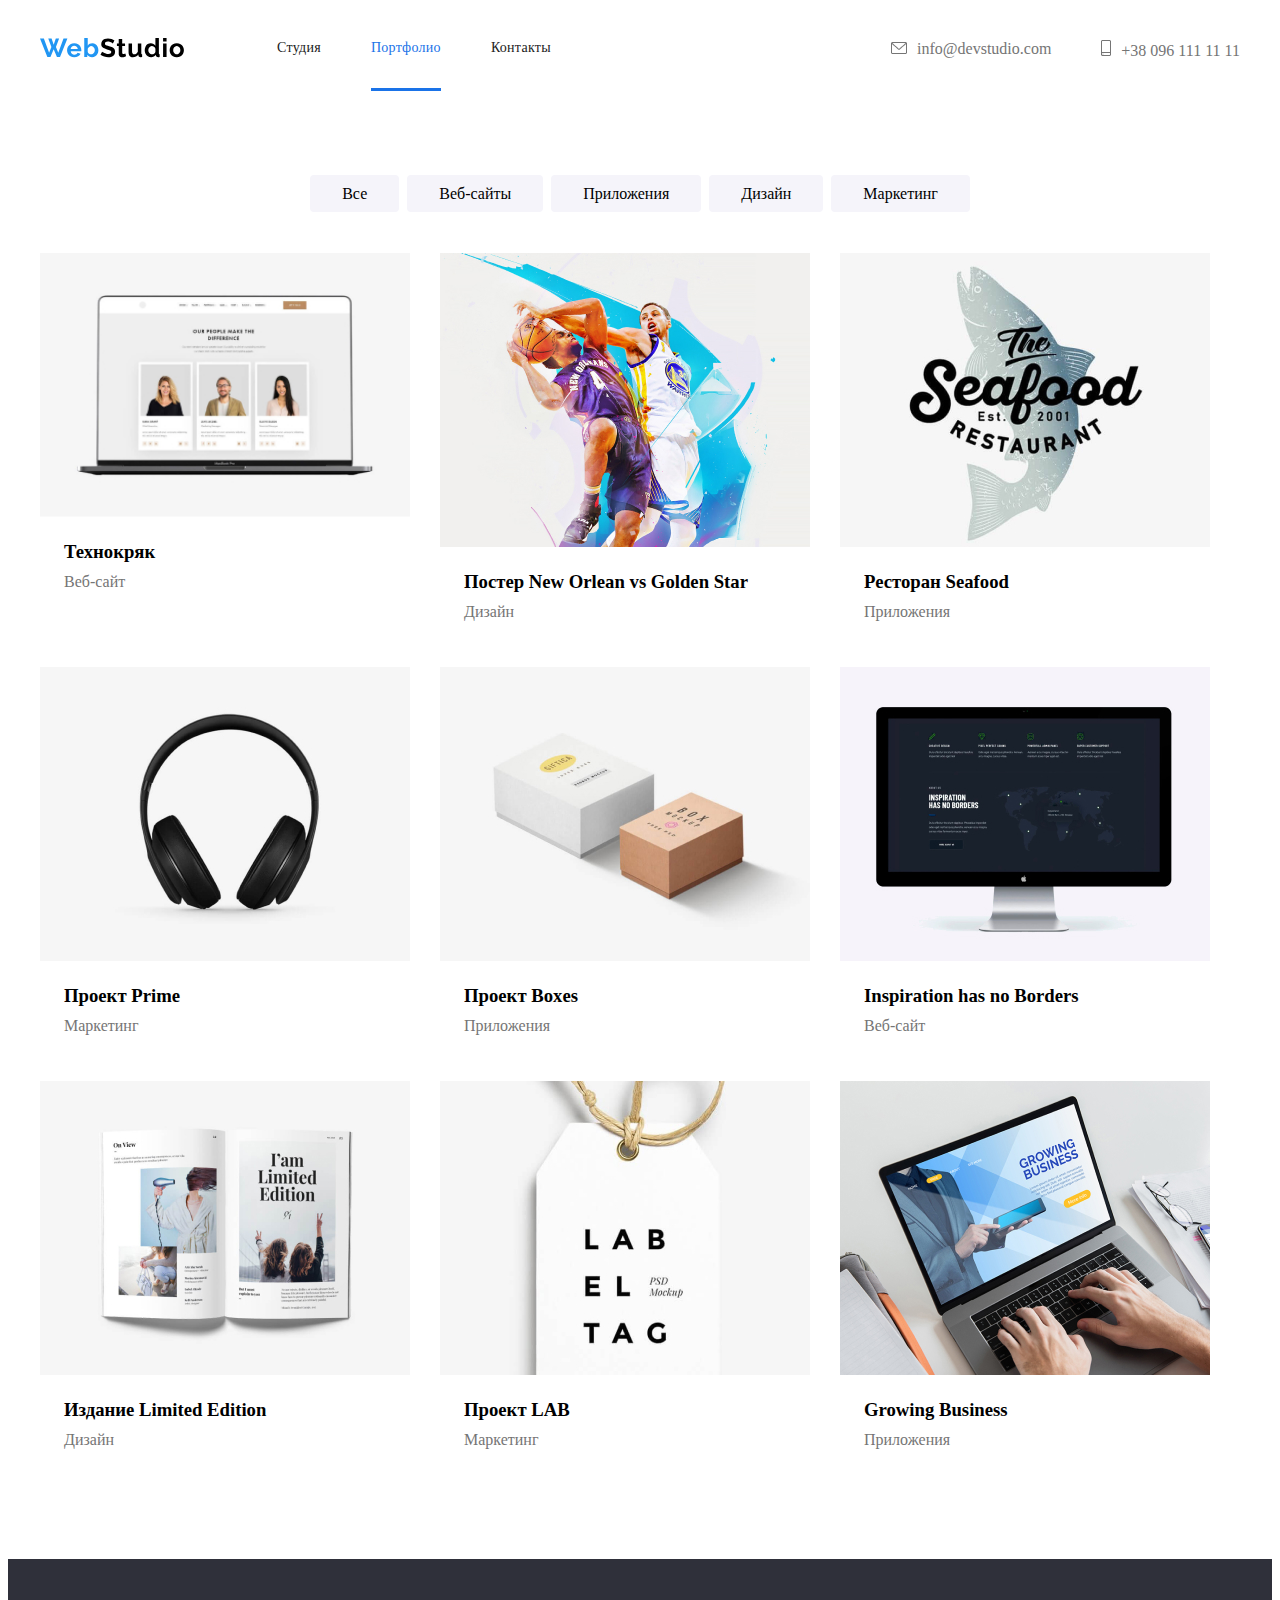
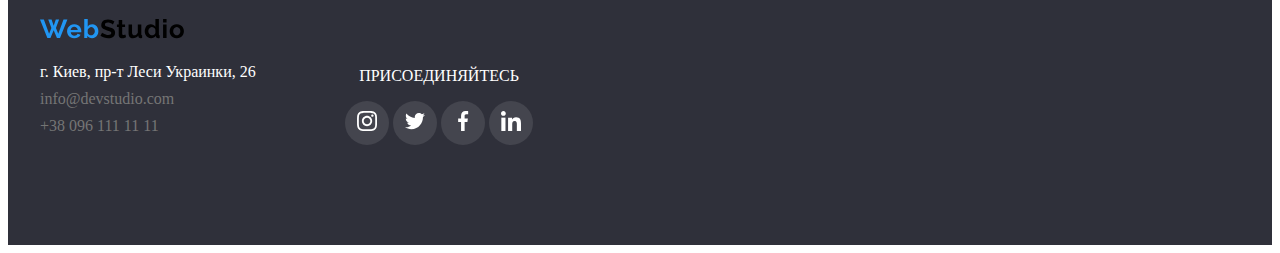
==== portfolio.html @ 1d162f1d "dz-5" ====
<!DOCTYPE html>
<html lang="en">
<head>
    <meta charset="UTF-8">
    <meta name="viewport" content="width=device-width, initial-scale=1.0">
    <title>Document</title>
    <link rel="stylesheet" href="/css/styles.css"/>
</head>
<body>
    <div class="container">
        <header>
            <nav class="main-nav">
                <a href=""><img src="/img/WebStudio.svg" alt="logos"></a>
                <ul class="pagination">
                    <li class="item"><a href="/index.html">Студия</a></li>
                    <li class="item" id="portfolio-studio"><a href="/portfolio.html">Портфолио</a></li>
                    <li class="item"><a href="#contacts">Контакты</a></li>
                </ul>
                <ul class="aside">
                    <li class="item envelope"><a href="mailto:info@devstudio.com">info@devstudio.com</a></li>
                    <li class="item smartphone"><a href="tel:+380961111111">+38 096 111 11 11</a></li>
                </ul>
            </nav>
        </header>
    <section>
        <nav>
            <ul class="link-all">
                <li class="link"><a href="">Все</a></li>
                <li class="link"><a href="">Веб-сайты</a></li>
                <li class="link"><a href="">Приложения</a></li>
                <li class="link"><a href="">Дизайн</a></li>
                <li class="link"><a href="">Маркетинг</a></li>
            </ul>
        </nav>
    </section>
    <section class="projects">
            <ul class="content">
                <li class="technocryk-description">
                    <img src="/img/Технокряк.jpg" alt="Технокряк" width="370">
                    <p class="technocrack-paragraph">Технокряк это современная площадка распространения коронавируса. 
                        Компании используют эту платформу для цифрового 
                        шпионажа и атак на защищённые сервера конкурентов.</p>
                </li>
                <li><h3>Технокряк</h3></li>
                <li><p>Веб-сайт</p></li>
            </ul>
        <ul class="content">
            <li><img src="/img/ПостNewOrlean-vs-GoldenStar.jpg" alt="Постер New Orlean vs Golden Star" width="370"></li>
            <li><h3>Постер New Orlean vs Golden Star</h3></li>
            <li><p>Дизайн</p></li>
        </ul>
        <ul class="content">
            <li><img src="/img/Ресторан-Seafood.jpg" alt="Ресторан Seafood" width="370"></li>
            <li><h3>Ресторан Seafood</h3></li>
            <li><p>Приложения</p></li>
        </ul>
        <ul class="content">
            <li><img src="/img/Проект-Prime.jpg" alt="Проект Prime" width="370"></li>
            <li><h3>Проект Prime</h3></li>
            <li><p>Маркетинг</p></li>
        </ul>
        <ul class="content">
            <li><img src="/img/Проект-Boxes.jpg" alt="Проект Boxes" width="370"></li>
            <li><h3>Проект Boxes</h3></li>
            <li><p>Приложения</p></li>
        </ul>
        <ul class="content">
            <li><img src="/img/Inspiration-has-no-Borders.jpg" alt="Inspiration has no Borders" width="370"></li>
            <li><h3>Inspiration has no Borders</h3></li>
            <li><p>Веб-сайт</p></li>
        </ul>
        <ul class="content">
            <li><img src="/img/ИзданиеLimitedEdition.jpg" alt="Издание Limited Edition" width="370"></li>
            <li><h3>Издание Limited Edition</h3></li>
            <li><p>Дизайн</p></li>
        </ul>
        <ul class="content">
            <li><img src="/img/Проект-LAB.jpg" alt="Проект LAB" width="370"></li>
            <li><h3>Проект LAB</h3></li>
            <li><p>Маркетинг</p></li>
        </ul>
        <ul class="content">
            <li><img src="/img/GrowingBusiness.jpg" alt="Growing Business" width="370"></li>
            <li><h3>Growing Business</h3></li>
            <li><p>Приложения</p></li>
        </ul>
    </div>
    </section> 
    <footer>
        <div class="container">
        <nav class="nav-footer">
             <ul class="aside-footer">
                    <li><a href=""><img src="/img/WebStudio.svg" alt="logos"></a></li>
                    <li><p id="contacts">г. Киев, пр-т Леси Украинки, 26</p></li>
                    <li class="mailto-footer"><a href="mailto:info@devstudio.com">info@devstudio.com</a></li>
                    <li class="tel-footer"><a href="tel:+380961111111">+38 096 111 11 11</a></li>
                </ul>
        </nav>
    <div class="all-links-footer">
        <ul class="footer-link">
            <li><span>ПРИСОЕДИНЯЙТЕСЬ</span></li>
            <li class="social-footer"> 
                <a href="#" class="social-network-footer">
                    <svg class="logo-footer" width="20px" height="20px">
                     <use href="./img/symbol.svg#instagram"></use>
                    </svg>
                </a>
                </li>
                <li class="social-footer"> 
                    <a href="#" class="social-network-footer">
                        <svg class="logo-footer" width="20px" height="20px">
                         <use href="./img/symbol.svg#twitter"></use>
                        </svg>
                    </a>
                    </li>
                    <li class="social-footer"> 
                        <a href="#" class="social-network-footer">
                            <svg class="logo-footer" width="20px" height="20px">
                             <use href="./img/symbol.svg#facebook"></use>
                            </svg>
                        </a>
                        </li>
                        <li class="social-footer"> 
                            <a href="#" class="social-network-footer">
                                <svg class="logo-footer" width="20px" height="20px">
                                 <use href="./img/symbol.svg#linkedin"></use>
                                </svg>
                            </a>
                        </li>
        </ul>
    </div>
    </div>
    </footer>
</body>
</html>
---- css/styles.css ----
a{
    text-decoration: none;
}
ul{
    list-style-type: none;
    padding: 0px;
    margin-top: 0px;
    margin-bottom: 0px;
}
.container{
    width: 1200px;
    margin: auto;
    padding-left: 15px;
    padding-right: 15px;
}

.main-nav{
    display: flex;
    align-items: center;
}

.pagination{
    display: flex;
    margin-left: 93px;
}
/*.pagination .item:last-child{
margin-right: 0px;
}*/
.pagination .item + .item{
    margin-left: 50px;
}
.pagination a:hover{
    color:#2196F3;
}


#portfolio-studio  a{
    border-bottom: 3px solid  #1a73e8;
    color: #1a73e8;
} 
 

.pagination a{
    color:#212121;
    display: block;
    padding-top: 32px;
    padding-bottom: 32px;

    font-family: Roboto;
    font-style: normal;
    font-weight: 500;
    font-size: 14px;
    line-height: 16px;
    letter-spacing: 0.02em;

    
}
.aside{
    display: flex;
    margin-left: auto;
}

.aside .item + .item{
    margin-left: 50px;
}
.aside a{
    color: #757575;
}
.aside a:hover{
    color:#2196F3;
}
li.envelope::before{
    display: inline-flex;
    content: "";
    text-align: center;
    width: 16px;
    height: 12px;
    margin-right: 10px;
    background-image: url(../img/envelope.png);
    background-position: center;
    background-repeat: no-repeat;
}


li.smartphone::before{
    display: inline-flex;
    content: "";
    width: 10px;
    height: 16px;
    margin-right: 10px;
    background-image: url(../img/smartphone.png);
    background-position: center;
    background-repeat: no-repeat;
}

.hero{
    flex-direction: column;
    display: flex;
    align-items: center;
    justify-content: center;
    text-align: center;
    margin: auto;
    margin-bottom: 94px;
    height: 600px;
    max-width: 1600px;
    background-color: #2F303A;
    background-image: url(../img/foto.jpg);
    background-repeat: no-repeat;
    background-position: center;
    background-size: cover;
}

h1{
    margin-bottom: 30px;
    font-family: Roboto;
    font-style: normal;
    font-weight: 900;
    font-size: 44px;
    line-height: 60px;  
    text-align: center;
    letter-spacing: 0.06em;
    text-transform: uppercase;

    color: #ffffff;
}
.hero button{
    background-color: #2196F3;
    color: #ffffff;
    padding: 10px 32px;
    border: none;
    border-radius: 4px;
}
h3{
    margin-top: 0px;
    margin-bottom: 10px;
}

.icon::before{
    display: block;
    content: "";
    height: 120px;
    background-size: 70px, 70px;
    background-repeat: no-repeat;
    background-position: center;
    background-color: #F5F4FA;
}
.icon-antenna::before{
    background-image: url(../img/antenna.png);
}

.icon-clock::before{
    background-image: url(../img/clock.png);
}

.icon-diagram::before{
    background-image: url(../img/diagram.png);
}

.icon-astronaut::before{
    background-image: url(../img/astronaut.png);
}

.about {
        display: flex;
        margin-top: 0px;
        margin-bottom: 94px;   
}

.icon-antenna::before{
    display: block;
    content: "";
    height: 120px;
    background-size: 70px, 70px;
    background-repeat: no-repeat;
    background-position: center;
    background-color: #F5F4FA;
    background-image: url(../img/antenna.png);
}
.icon-clock::before{
    display: block;
    content: "";
    height: 120px;
    background-size: 70px, 70px;
    background-repeat: no-repeat;
    background-position: center;
    background-color: #F5F4FA;
    background-image: url(../img/clock.png);
}
.icon-diagram::before{
    display: block;
    content: "";
    height: 120px;
    background-size: 70px, 70px;
    background-repeat: no-repeat;
    background-position: center;
    background-color: #F5F4FA;
    background-image: url(../img/diagram.png);
}
.icon-astronaut::before{
    display: block;
    content: "";
    height: 120px;
    background-size: 70px, 70px;
    background-repeat: no-repeat;
    background-position: center;
    background-color: #F5F4FA;
    background-image: url(../img/astronaut.png);
}

.about .skills + .skills {
    margin-left: 30px;
}

.about p {
    margin-top: 0px;
    margin-bottom: 0px;
    width: 270px;
    color: #757575;
}
h2{
    text-align: center;
    margin-top: 0px;
    margin-bottom: 50px;  
}
.activity {
    margin-bottom: 94px;
}
.activity-main{
    display: flex;
}


.activity-main li + li{
    margin-left: 30px;
}

.desktop-applications, 
.mobile-applications, 
.design-solution {
    position: relative;
}

.desktop-applications::before, 
.mobile-applications::before, 
.design-solution::before {
    display: inline-block;
    position: absolute;
    content: "";
    top: 75%;
    width: 100%;
    height: 25%;
    background-color: rgba(47, 48, 58, 0.8);
}

.applications-paragraph, 
.mobile-applications-paragraph, 
.design-solution-paragraph {
    position: absolute;
    top: 85%;
    left: 85px;
    margin: 0px;
    font-family: Roboto;
    font-style: normal;
    font-weight: bold;
    font-size: 14px;
    line-height: 16px;
    text-align: center;
    letter-spacing: 0.03em;
    text-transform: uppercase;
    color: #FFFFFF;
}





.member {
    width: 270px;
    height: 428px;
    background-color: #ffffff;
    box-shadow: 0px 1px 3px rgba(0, 0, 0, 0.12), 0px 1px 1px rgba(0, 0, 0, 0.14), 0px 2px 1px rgba(0, 0, 0, 0.2);
    border-radius: 0px 0px 4px 4px;
}

.command-all{
    flex-direction: column;
    display: flex;
    justify-content: center;
    background-color: #F5F4FA;
    background-position: center;
    height: 708px;
    max-width: 1600px;
    margin: auto;
    margin-bottom: 94px;

}
.command-all img{
    margin-bottom: 30px;
}
.command-all p{
    margin-top: 0px;
    margin-bottom: 0px;
}

.command{
    display: flex;
    text-align: center;
    justify-content: center;
}

.command .member + .member{
    margin-left: 30px;
}

.profession{
    color: #757575;
}
p.profession{
    margin-top: 10px; 
}

.social {
    display: inline-flex;
    
}

.social a {
    display: inline-flex;
    align-items: center;
    justify-content: center;
    margin-top: 16px;
    width: 44px;
    height: 44px;
    color: #AFB1B8;
    border-radius: 50%;
    
}

.logo-command {
    fill: currentColor;
}

.social-network:hover{
    color: #ffffff;
    background-color: #2196F3;
    
}




.svg-symbol {
    fill: #AFB1B8;
    
}

.link-clients {
    display: inline-flex;
}

.logo .link-logo + .link-logo {
    margin-left:  30px;
}

.logo {
    margin-bottom: 94px;
}

.link-logo a {
    display: inline-flex;
    align-items: center;
    justify-content: center;
    box-sizing: border-box;
    width: 170px;
    height: 90px;
    border-radius: 4px;
    border: 1px solid #AFB1B8;
}

.link-logo a:hover .svg-symbol {
    fill: #2196F3;
}

.link-logo a:hover {
    border-color: #2196F3;
}

footer{
    background-color: #2F303A;
    max-width: 1600px;
    margin: auto;
}
.nav-footer{
    display: inline-block;
    margin: auto;
}
.nav-footer img{
    margin-top: 60px;
    margin-bottom: 20px;
}
.aside-footer p{
    margin-bottom: 9px;
}
footer p{
    display: inline-block;
    color: #ffffff;
    margin-top: 0px;
}

.nav-footer ul{
    display: inline-block;
    width: 231px;
    height: 81px;
}

.aside-footer a{
    color: #757575;
}
.aside-footer a:hover{
    color:#2196F3;
}
.mailto-footer{
    margin-bottom: 9px;
}
.tel-footer a{
    display: inline-block;
    margin-bottom: 60px;
}

.all-links-footer{
    display: inline-block;
    text-align: center;
    margin-bottom: 100px;
    margin-left: 70px;
}

.social-footer {
    display: inline-flex;
    align-items: center;
    justify-content: center;
    margin-top: 16px;
    width: 44px;
    height: 44px;
    color: #ffffff;
    background-color: #44454E;
    border-radius: 50%;
}

.social-footer:hover {
    color: #ffffff;
    background-color: #2196F3;
}

.logo-footer {
    fill:#ffffff;
}


.footer-link span{
    color: #ffffff;
}



/*portfolio*/


.link-all{
    display: flex;
    justify-content: center;
    margin-top: 94px;
}
.link a{
    background-color:  #F5F4FA;
    padding: 10px 32px;
    border: none;
    border-radius: 4px;
}
.link-all a:hover{
    background-color: #2196F3;
    color: #ffffff;
    padding: 10px 32px;
    border: none;
    border-radius: 4px;
}
.link-all .link + .link{
    margin-left: 8px;
}
.link-all a{
    color: black;
}
.projects{
    display: flex;
    flex-wrap: wrap;
    margin-top: 50px;
    margin-bottom: 94px;
}
.content{
    margin-right: 30px;
    margin-bottom: 30px;
    overflow: hidden;
}


.content:hover {
    cursor: pointer;
    box-sizing: border-box;
    box-shadow: 0px 1px 1px rgba(0, 0, 0, 0.12), 
    0px 4px 4px rgba(0, 0, 0, 0.06),
    1px 4px 6px rgba(0, 0, 0, 0.16);
}


.content:nth-child(3n){
    margin-right: 0px;
}
.content:nth-last-child(-n + 3){
    margin-bottom: 0px;
}
.content p{
    color: #757575;
    margin-top: 4px;
    margin-left: 24px;
}

h3{
    margin-top: 20px;
    margin-left: 24px;
}

.technocryk-description {
    position: relative;
    overflow: hidden;
}

.technocryk-description::before {
    display: inline-block;
    content: "";
    position: absolute;
    width: 100%;
    height: 100%;
    top: 0px;
    left: 0px;
    background-color: rgba(33, 150, 243, 0.9);
    opacity: 0;
    transform: translateY(100%);
    transition: transform 250ms cubic-bezier(0.4, 0, 0.2, 1);
}

.content:hover .technocryk-description::before {
    opacity: 1;
    transform: translateY(0%);
}



.technocryk-description >.technocrack-paragraph {
    position: absolute;
    top: 50%;
    left: 50%;
    transform: translate(-50%, -50%);
    margin: 0;
    width: 322px;
    height: 168px;
    font-family: Roboto;
    font-style: normal;
    font-weight: normal;
    font-size: 18px;
    line-height: 28px;
    letter-spacing: 0.03em;
    color: #FFFFFF;
    opacity: 0;
    transition: transform 250ms cubic-bezier(0.4, 0, 0.2, 1);
    
    
}

.content:hover .technocrack-paragraph{
    opacity: 1;
    transform: translate(-50%, -50%);
    transition: transform 250ms cubic-bezier(0.4, 0, 0.2, 1);
}

.backdrop {
    position: fixed;
    top: 0px;
    left: 0px;
    width: 100%;
    height: 100%;
    background-color: rgba(0, 0, 0, 0.2);
    opacity: 1;
    visibility: visible;
    transition: transform 250ms cubic-bezier(0.4, 0, 0.2, 1);
    
}

.backdrop.is-hidden {
    opacity: 0;
    pointer-events: none;
}

.modal {
    position: absolute;
    top: 50%;
    left: 50%;
    transform: translate(-50%, -50%);
    width: 528px;
    height: 581px;
    padding: 15px;
    background-color: #ffffff;
}
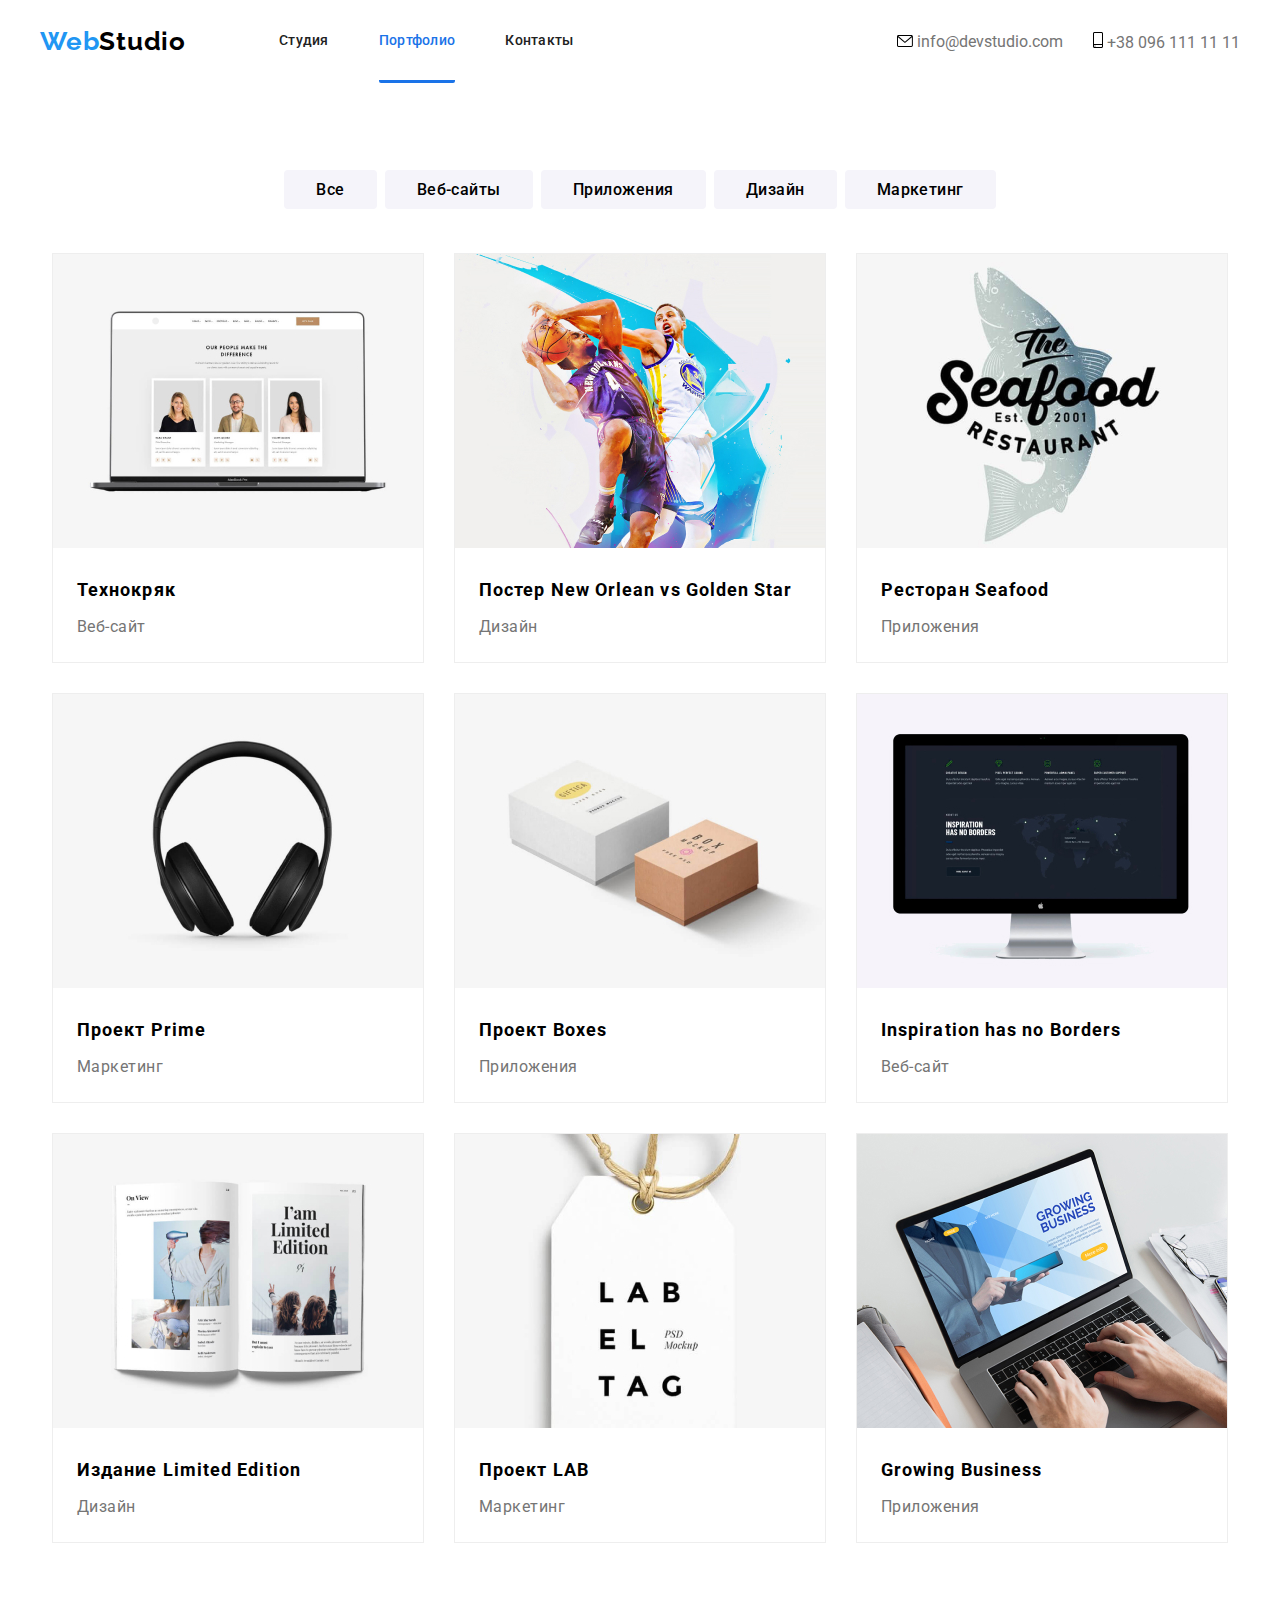
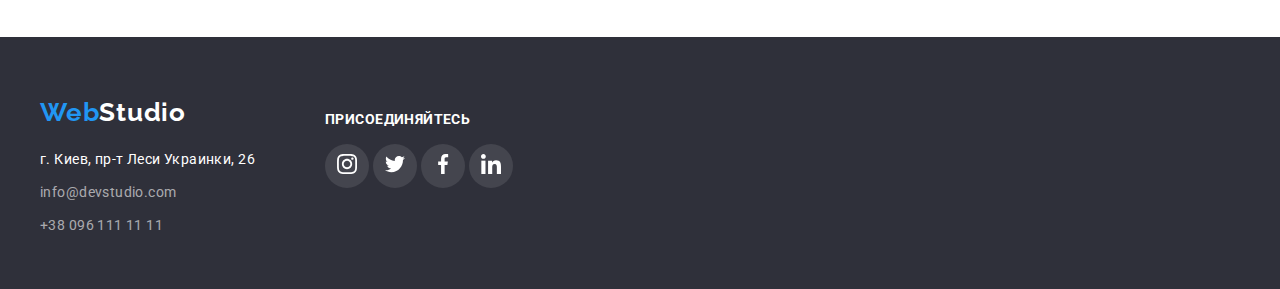
==== commit c043d0ab: "dz-5" ====
--- a/portfolio.html
+++ b/portfolio.html
@@ -4,98 +4,116 @@
     <meta charset="UTF-8">
     <meta name="viewport" content="width=device-width, initial-scale=1.0">
     <title>Document</title>
-    <link rel="stylesheet" href="/css/styles.css"/>
+    <link rel="preconnect" href="https://fonts.gstatic.com">
+    <link href="https://fonts.googleapis.com/css2?family=Raleway:wght@700&family=Roboto:wght@400;500;700;900&display=swap" rel="stylesheet">
+    <link rel="stylesheet" type="text/css" href="./css/styles.css">
 </head>
 <body>
-    <div class="container">
-        <header>
-            <nav class="main-nav">
-                <a href=""><img src="/img/WebStudio.svg" alt="logos"></a>
-                <ul class="pagination">
-                    <li class="item"><a href="/index.html">Студия</a></li>
-                    <li class="item" id="portfolio-studio"><a href="/portfolio.html">Портфолио</a></li>
-                    <li class="item"><a href="#contacts">Контакты</a></li>
-                </ul>
-                <ul class="aside">
-                    <li class="item envelope"><a href="mailto:info@devstudio.com">info@devstudio.com</a></li>
-                    <li class="item smartphone"><a href="tel:+380961111111">+38 096 111 11 11</a></li>
+    <header>
+        <nav class="main-nav">
+            <a class="website-logo" href=""><span>Web</span>Studio</a>
+            <ul class="pagination">
+                <li class="item"><a href="index.html">Студия</a></li>
+                <li class="item" id="portfolio-studio"><a href="portfolio.html">Портфолио</a></li>
+                <li class="item"><a href="#contacts">Контакты</a></li>
+            </ul>
+            <ul class="aside">
+                <li class="envelope">
+                    <a href="mailto:info@devstudio.com">
+                    <svg width="16px" height="12px">
+                    <use href="./img/symbol.svg#envelope"></use>
+                    </svg>
+                    info@devstudio.com</a>
+                </li>
+                <li class="smartphone">
+                    <a href="tel:+380961111111">
+                    <svg width="10px" height="16px">
+                    <use href="./img/symbol.svg#smartphone"></use>
+                    </svg>
+                    +38 096 111 11 11</a>
+                </li>
+            </ul>
+        </nav>
+    </header>
+        <section>
+            <nav>
+                <ul class="link-all">
+                    <li class="link"><a href="">Все</a></li>
+                    <li class="link"><a href="">Веб-сайты</a></li>
+                    <li class="link"><a href="">Приложения</a></li>
+                    <li class="link"><a href="">Дизайн</a></li>
+                    <li class="link"><a href="">Маркетинг</a></li>
                 </ul>
             </nav>
-        </header>
-    <section>
-        <nav>
-            <ul class="link-all">
-                <li class="link"><a href="">Все</a></li>
-                <li class="link"><a href="">Веб-сайты</a></li>
-                <li class="link"><a href="">Приложения</a></li>
-                <li class="link"><a href="">Дизайн</a></li>
-                <li class="link"><a href="">Маркетинг</a></li>
-            </ul>
-        </nav>
-    </section>
+        </section>
+    <div class="container">
     <section class="projects">
             <ul class="content">
-                <li class="technocryk-description">
-                    <img src="/img/Технокряк.jpg" alt="Технокряк" width="370">
-                    <p class="technocrack-paragraph">Технокряк это современная площадка распространения коронавируса. 
-                        Компании используют эту платформу для цифрового 
-                        шпионажа и атак на защищённые сервера конкурентов.</p>
-                </li>
-                <li><h3>Технокряк</h3></li>
-                <li><p>Веб-сайт</p></li>
+            <li class="technocryk-description">
+                <img src="/img/Технокряк.jpg" alt="Технокряк" width="370">
+                    <div class="technocrack-paragraph">
+                        <p>
+                            Технокряк это современная площадка распространения коронавируса. 
+                            Компании используют эту платформу для цифрового 
+                            шпионажа и атак на защищённые сервера конкурентов.
+                        </p>
+                </div>
+            </li>
+            <li><h4>Технокряк</h4></li>
+            <li><p>Веб-сайт</p></li>
             </ul>
         <ul class="content">
-            <li><img src="/img/ПостNewOrlean-vs-GoldenStar.jpg" alt="Постер New Orlean vs Golden Star" width="370"></li>
-            <li><h3>Постер New Orlean vs Golden Star</h3></li>
+            <li><img src="./img/ПостNewOrlean-vs-GoldenStar.jpg" alt="Постер New Orlean vs Golden Star" width="370"></li>
+            <li><h4>Постер New Orlean vs Golden Star</h4></li>
             <li><p>Дизайн</p></li>
         </ul>
         <ul class="content">
-            <li><img src="/img/Ресторан-Seafood.jpg" alt="Ресторан Seafood" width="370"></li>
-            <li><h3>Ресторан Seafood</h3></li>
+            <li><img src="./img/Ресторан-Seafood.jpg" alt="Ресторан Seafood" width="370"></li>
+            <li><h4>Ресторан Seafood</h4></li>
             <li><p>Приложения</p></li>
         </ul>
         <ul class="content">
-            <li><img src="/img/Проект-Prime.jpg" alt="Проект Prime" width="370"></li>
-            <li><h3>Проект Prime</h3></li>
+            <li><img src="./img/Проект-Prime.jpg" alt="Проект Prime" width="370"></li>
+            <li><h4>Проект Prime</h4></li>
             <li><p>Маркетинг</p></li>
         </ul>
         <ul class="content">
-            <li><img src="/img/Проект-Boxes.jpg" alt="Проект Boxes" width="370"></li>
-            <li><h3>Проект Boxes</h3></li>
+            <li><img src="./img/Проект-Boxes.jpg" alt="Проект Boxes" width="370"></li>
+            <li><h4>Проект Boxes</h4></li>
             <li><p>Приложения</p></li>
         </ul>
         <ul class="content">
-            <li><img src="/img/Inspiration-has-no-Borders.jpg" alt="Inspiration has no Borders" width="370"></li>
-            <li><h3>Inspiration has no Borders</h3></li>
+            <li><img src="./img/Inspiration-has-no-Borders.jpg" alt="Inspiration has no Borders" width="370"></li>
+            <li><h4>Inspiration has no Borders</h4></li>
             <li><p>Веб-сайт</p></li>
         </ul>
         <ul class="content">
-            <li><img src="/img/ИзданиеLimitedEdition.jpg" alt="Издание Limited Edition" width="370"></li>
-            <li><h3>Издание Limited Edition</h3></li>
+            <li><img src="./img/ИзданиеLimitedEdition.jpg" alt="Издание Limited Edition" width="370"></li>
+            <li><h4>Издание Limited Edition</h4></li>
             <li><p>Дизайн</p></li>
         </ul>
         <ul class="content">
-            <li><img src="/img/Проект-LAB.jpg" alt="Проект LAB" width="370"></li>
-            <li><h3>Проект LAB</h3></li>
+            <li><img src="./img/Проект-LAB.jpg" alt="Проект LAB" width="370"></li>
+            <li><h4>Проект LAB</h4></li>
             <li><p>Маркетинг</p></li>
         </ul>
         <ul class="content">
-            <li><img src="/img/GrowingBusiness.jpg" alt="Growing Business" width="370"></li>
-            <li><h3>Growing Business</h3></li>
+            <li><img src="./img/GrowingBusiness.jpg" alt="Growing Business" width="370"></li>
+            <li><h4>Growing Business</h4></li>
             <li><p>Приложения</p></li>
         </ul>
     </div>
     </section> 
     <footer>
         <div class="container">
-        <nav class="nav-footer">
-             <ul class="aside-footer">
-                    <li><a href=""><img src="/img/WebStudio.svg" alt="logos"></a></li>
-                    <li><p id="contacts">г. Киев, пр-т Леси Украинки, 26</p></li>
-                    <li class="mailto-footer"><a href="mailto:info@devstudio.com">info@devstudio.com</a></li>
-                    <li class="tel-footer"><a href="tel:+380961111111">+38 096 111 11 11</a></li>
-                </ul>
-        </nav>
+            <nav class="nav-footer">
+                <a class="website-footer-logo" href=""><span>Web</span>Studio</a>
+                 <ul class="aside-footer">
+                        <li><p id="contacts">г. Киев, пр-т Леси Украинки, 26</p></li>
+                        <li class="mailto-footer"><a href="mailto:info@devstudio.com">info@devstudio.com</a></li>
+                        <li class="tel-footer"><a href="tel:+380961111111">+38 096 111 11 11</a></li>
+                    </ul>
+            </nav>
     <div class="all-links-footer">
         <ul class="footer-link">
             <li><span>ПРИСОЕДИНЯЙТЕСЬ</span></li>
--- a/css/styles.css
+++ b/css/styles.css
@@ -1,3 +1,14 @@
+body {
+    font-family: Roboto, sans-serif;
+    margin: 0px;
+}
+
+#portfolio-studio  a{
+    border-bottom: 3px solid  #1a73e8;
+    border-radius: 2px;
+    color: #1a73e8;
+} 
+
 a{
     text-decoration: none;
 }
@@ -7,53 +18,67 @@
     margin-top: 0px;
     margin-bottom: 0px;
 }
-.container{
+
+header {
     width: 1200px;
     margin: auto;
     padding-left: 15px;
     padding-right: 15px;
 }
 
+.container{
+    display: flex;
+    width: 1200px;
+    margin: auto;
+    padding-left: 15px;
+    padding-right: 15px;
+}
+
 .main-nav{
     display: flex;
     align-items: center;
 }
 
+.website-logo {
+    color: #000000;
+    font-family: Raleway;
+    font-style: normal;
+    font-weight: bold;
+    font-size: 26px;
+    line-height: 1.19px;
+    letter-spacing: 0.03em;
+}
+
+.website-logo span {
+    color: #2196F3;
+}
+
 .pagination{
     display: flex;
     margin-left: 93px;
-}
-/*.pagination .item:last-child{
-margin-right: 0px;
-}*/
+    font-weight: 500;
+    font-size: 14px;
+    line-height: 1.14;
+    letter-spacing: 0.02em;
+}
+
 .pagination .item + .item{
     margin-left: 50px;
 }
 .pagination a:hover{
     color:#2196F3;
 }
-
-
-#portfolio-studio  a{
-    border-bottom: 3px solid  #1a73e8;
-    color: #1a73e8;
-} 
- 
-
 .pagination a{
     color:#212121;
     display: block;
     padding-top: 32px;
     padding-bottom: 32px;
-
     font-family: Roboto;
     font-style: normal;
     font-weight: 500;
     font-size: 14px;
     line-height: 16px;
     letter-spacing: 0.02em;
-
-    
 }
 .aside{
     display: flex;
@@ -69,28 +94,30 @@
 .aside a:hover{
     color:#2196F3;
 }
-li.envelope::before{
+
+.envelope svg::before{
     display: inline-flex;
     content: "";
-    text-align: center;
     width: 16px;
     height: 12px;
     margin-right: 10px;
-    background-image: url(../img/envelope.png);
-    background-position: center;
-    background-repeat: no-repeat;
-}
-
-
-li.smartphone::before{
+    fill: #757575;
+}
+
+.envelope a {
+    margin-right: 30px;
+}
+
+.aside a:hover svg{
+    fill: #2196F3;
+}
+
+.smartphone svg::before{
     display: inline-flex;
     content: "";
     width: 10px;
     height: 16px;
     margin-right: 10px;
-    background-image: url(../img/smartphone.png);
-    background-position: center;
-    background-repeat: no-repeat;
 }
 
 .hero{
@@ -111,28 +138,32 @@
 }
 
 h1{
+    margin-top: 0px;
     margin-bottom: 30px;
-    font-family: Roboto;
-    font-style: normal;
+    color: #ffffff;
     font-weight: 900;
     font-size: 44px;
-    line-height: 60px;  
-    text-align: center;
+    line-height: 1.5;
     letter-spacing: 0.06em;
     text-transform: uppercase;
-
-    color: #ffffff;
-}
-.hero button{
+}
+
+.hero button {
     background-color: #2196F3;
     color: #ffffff;
     padding: 10px 32px;
     border: none;
     border-radius: 4px;
-}
-h3{
-    margin-top: 0px;
+  }
+
+h3 {
     margin-bottom: 10px;
+    margin-left: 0px;
+    font-weight: bold;
+    font-size: 14px;
+    line-height: 1.14;
+    letter-spacing: 0.03em;
+    text-transform: uppercase;
 }
 
 .icon::before{
@@ -211,20 +242,32 @@
     margin-left: 30px;
 }
 
-.about p {
+.about p{
     margin-top: 0px;
     margin-bottom: 0px;
     width: 270px;
+    height: 75px;
     color: #757575;
-}
+    font-weight: normal;
+    font-size: 14px;
+    line-height: 1.7;
+    letter-spacing: 0.03em;
+}
+
 h2{
     text-align: center;
     margin-top: 0px;
-    margin-bottom: 50px;  
-}
+    margin-bottom: 50px;
+    font-weight: bold;
+    font-size: 36px;
+    line-height: 1.16;
+    letter-spacing: 0.03em;  
+}
+
 .activity {
     margin-bottom: 94px;
 }
+
 .activity-main{
     display: flex;
 }
@@ -234,45 +277,41 @@
     margin-left: 30px;
 }
 
-.desktop-applications, 
-.mobile-applications, 
+.desktop-applications,
+.mobile-applications,
 .design-solution {
-    position: relative;
-}
-
-.desktop-applications::before, 
-.mobile-applications::before, 
+  position: relative;
+}
+
+.desktop-applications::before,
+.mobile-applications::before,
 .design-solution::before {
-    display: inline-block;
-    position: absolute;
-    content: "";
-    top: 75%;
-    width: 100%;
-    height: 25%;
-    background-color: rgba(47, 48, 58, 0.8);
-}
-
-.applications-paragraph, 
-.mobile-applications-paragraph, 
+  display: inline-block;
+  position: absolute;
+  content: "";
+  top: 75%;
+  width: 370px;
+  height: 70px;
+  background-color: rgba(47, 48, 58, 0.8);
+}
+
+.applications-paragraph,
+.mobile-applications-paragraph,
 .design-solution-paragraph {
-    position: absolute;
-    top: 85%;
-    left: 85px;
-    margin: 0px;
-    font-family: Roboto;
-    font-style: normal;
-    font-weight: bold;
-    font-size: 14px;
-    line-height: 16px;
-    text-align: center;
-    letter-spacing: 0.03em;
-    text-transform: uppercase;
-    color: #FFFFFF;
-}
-
-
-
-
+  position: absolute;
+  top: 85%;
+  left: 85px;
+  margin: 0px;
+  font-family: Roboto;
+  font-style: normal;
+  font-weight: bold;
+  font-size: 14px;
+  line-height: 1.14;
+  text-align: center;
+  letter-spacing: 0.03em;
+  text-transform: uppercase;
+  color: #FFFFFF;
+}
 
 .member {
     width: 270px;
@@ -287,36 +326,45 @@
     display: flex;
     justify-content: center;
     background-color: #F5F4FA;
-    background-position: center;
     height: 708px;
-    max-width: 1600px;
     margin: auto;
     margin-bottom: 94px;
-
-}
+}
+
 .command-all img{
     margin-bottom: 30px;
 }
+
 .command-all p{
     margin-top: 0px;
     margin-bottom: 0px;
+    font-weight: 500;
+    font-size: 16px;
+    line-height: 1.18;
+    letter-spacing: 0.03em;
 }
 
 .command{
     display: flex;
     text-align: center;
     justify-content: center;
+    text-align: center;
+    width: 1200px;
+    width: 100%;
 }
 
 .command .member + .member{
     margin-left: 30px;
 }
 
-.profession{
-    color: #757575;
-}
 p.profession{
     margin-top: 10px; 
+    color: #757575;
+    font-style: normal;
+    font-weight: 400;
+    font-size: 16px;
+    line-height: 1.18;
+    letter-spacing: 0.03em;
 }
 
 .social {
@@ -346,9 +394,6 @@
     
 }
 
-
-
-
 .svg-symbol {
     fill: #AFB1B8;
     
@@ -387,51 +432,66 @@
 
 footer{
     background-color: #2F303A;
-    max-width: 1600px;
+    height: 252px;
     margin: auto;
 }
-.nav-footer{
+
+.nav-footer {
     display: inline-block;
-    margin: auto;
-}
-.nav-footer img{
+}
+
+.website-footer-logo {
+    display: inline-block;
     margin-top: 60px;
-    margin-bottom: 20px;
-}
+    color: #ffffff;
+    font-family: Raleway;
+    font-style: normal;
+    font-weight: bold;
+    font-size: 26px;
+    line-height: 1.19;
+    letter-spacing: 0.03em;
+}
+
+.website-footer-logo span {
+    color: #2196F3;
+}
+
 .aside-footer p{
-    margin-bottom: 9px;
-}
-footer p{
     display: inline-block;
-    color: #ffffff;
-    margin-top: 0px;
-}
-
-.nav-footer ul{
-    display: inline-block;
-    width: 231px;
-    height: 81px;
-}
-
-.aside-footer a{
-    color: #757575;
-}
+    margin-top: 20px;
+    margin-bottom: 0px;
+    color: #ffffff;
+    font-size: 14px;
+    line-height: 1.71;
+    letter-spacing: 0.03em;
+}
+
 .aside-footer a:hover{
     color:#2196F3;
 }
-.mailto-footer{
-    margin-bottom: 9px;
-}
+
+.mailto-footer a{
+    display: inline-block;
+    margin-top: 9px;
+    font-size: 14px;
+    line-height: 1.71;
+    letter-spacing: 0.03em;
+    color: rgba(255, 255, 255, 0.6);
+}
+
 .tel-footer a{
     display: inline-block;
-    margin-bottom: 60px;
+    margin-top: 9px;
+    font-size: 14px;
+    line-height: 24px;
+    letter-spacing: 0.03em;
+    color: rgba(255, 255, 255, 0.6);
 }
 
 .all-links-footer{
     display: inline-block;
-    text-align: center;
-    margin-bottom: 100px;
     margin-left: 70px;
+    margin-top: 72px;
 }
 
 .social-footer {
@@ -456,8 +516,13 @@
 }
 
 
-.footer-link span{
-    color: #ffffff;
+.all-links-footer span {
+    font-weight: bold;
+    font-size: 14px;
+    line-height: 1.14;
+    letter-spacing: 0.03em;
+    text-transform: uppercase;
+    color: #FFFFFF;
 }
 
 
@@ -465,17 +530,26 @@
 /*portfolio*/
 
 
+
 .link-all{
     display: flex;
     justify-content: center;
     margin-top: 94px;
-}
+    font-family: Roboto;
+    font-style: normal;
+    font-weight: 500;
+    font-size: 16px;
+    line-height: 1.62;
+    letter-spacing: 0.03em;
+}
+
 .link a{
     background-color:  #F5F4FA;
     padding: 10px 32px;
     border: none;
     border-radius: 4px;
 }
+
 .link-all a:hover{
     background-color: #2196F3;
     color: #ffffff;
@@ -483,49 +557,64 @@
     border: none;
     border-radius: 4px;
 }
+
 .link-all .link + .link{
     margin-left: 8px;
 }
+
 .link-all a{
     color: black;
 }
+
 .projects{
     display: flex;
+    justify-content: center;
     flex-wrap: wrap;
     margin-top: 50px;
     margin-bottom: 94px;
 }
-.content{
+
+.content {
+    cursor: pointer;
     margin-right: 30px;
     margin-bottom: 30px;
-    overflow: hidden;
-}
-
-
-.content:hover {
-    cursor: pointer;
+    background: #FFFFFF;
+    border: 1px solid #EEEEEE;
     box-sizing: border-box;
-    box-shadow: 0px 1px 1px rgba(0, 0, 0, 0.12), 
-    0px 4px 4px rgba(0, 0, 0, 0.06),
-    1px 4px 6px rgba(0, 0, 0, 0.16);
-}
-
-
-.content:nth-child(3n){
+}
+
+
+.content h4 {
+    margin-top: 20px;
+    margin-bottom: 4px;
+    margin-left: 24px;
+    font-weight: bold;
+    font-size: 18px;
+    line-height: 2;
+    letter-spacing: 0.06em;
+}
+
+.content:nth-child(3n) {
     margin-right: 0px;
 }
-.content:nth-last-child(-n + 3){
+
+.content:nth-last-child(-n + 3) {
     margin-bottom: 0px;
 }
-.content p{
+
+.content p {
     color: #757575;
-    margin-top: 4px;
     margin-left: 24px;
-}
-
-h3{
+    margin-top: 0px;
+    margin-bottom: 20px;
+    font-size: 16px;
+    line-height: 1.87;
+    letter-spacing: 0.03em;
+}
+
+
+h3 {
     margin-top: 20px;
-    margin-left: 24px;
 }
 
 .technocryk-description {
@@ -533,9 +622,7 @@
     overflow: hidden;
 }
 
-.technocryk-description::before {
-    display: inline-block;
-    content: "";
+.technocrack-paragraph {
     position: absolute;
     width: 100%;
     height: 100%;
@@ -547,39 +634,21 @@
     transition: transform 250ms cubic-bezier(0.4, 0, 0.2, 1);
 }
 
-.content:hover .technocryk-description::before {
+.technocrack-paragraph p {
+    margin-top: 63px;
+    width: 322px;
+    height: 168px;
+    font-size: 18px;
+    line-height: 1.5;
+    letter-spacing: 0.03em;
+    color: #FFFFFF;
+}
+
+.content:hover .technocrack-paragraph {
     opacity: 1;
     transform: translateY(0%);
 }
 
-
-
-.technocryk-description >.technocrack-paragraph {
-    position: absolute;
-    top: 50%;
-    left: 50%;
-    transform: translate(-50%, -50%);
-    margin: 0;
-    width: 322px;
-    height: 168px;
-    font-family: Roboto;
-    font-style: normal;
-    font-weight: normal;
-    font-size: 18px;
-    line-height: 28px;
-    letter-spacing: 0.03em;
-    color: #FFFFFF;
-    opacity: 0;
-    transition: transform 250ms cubic-bezier(0.4, 0, 0.2, 1);
-    
-    
-}
-
-.content:hover .technocrack-paragraph{
-    opacity: 1;
-    transform: translate(-50%, -50%);
-    transition: transform 250ms cubic-bezier(0.4, 0, 0.2, 1);
-}
 
 .backdrop {
     position: fixed;
@@ -591,7 +660,6 @@
     opacity: 1;
     visibility: visible;
     transition: transform 250ms cubic-bezier(0.4, 0, 0.2, 1);
-    
 }
 
 .backdrop.is-hidden {
@@ -603,9 +671,27 @@
     position: absolute;
     top: 50%;
     left: 50%;
+    box-shadow: 0px 1px 3px rgba(0, 0, 0, 0.12), 0px 1px 1px rgba(0, 0, 0, 0.14), 0px 2px 1px rgba(0, 0, 0, 0.2);
+    border-radius: 4px;
     transform: translate(-50%, -50%);
     width: 528px;
     height: 581px;
-    padding: 15px;
     background-color: #ffffff;
-}+}
+
+.button-close {
+    float: right;
+    background-color: #ffffff;
+    border: 1px solid #21212133;
+    border-radius: 50%;
+    width: 30px;
+    height: 30px;
+    padding: 0px;
+    margin-top: 8px;
+    margin-right: 8px;
+    cursor: pointer;
+  }
+  
+  .button-close:hover .close {
+    fill: #2196F3;
+  }